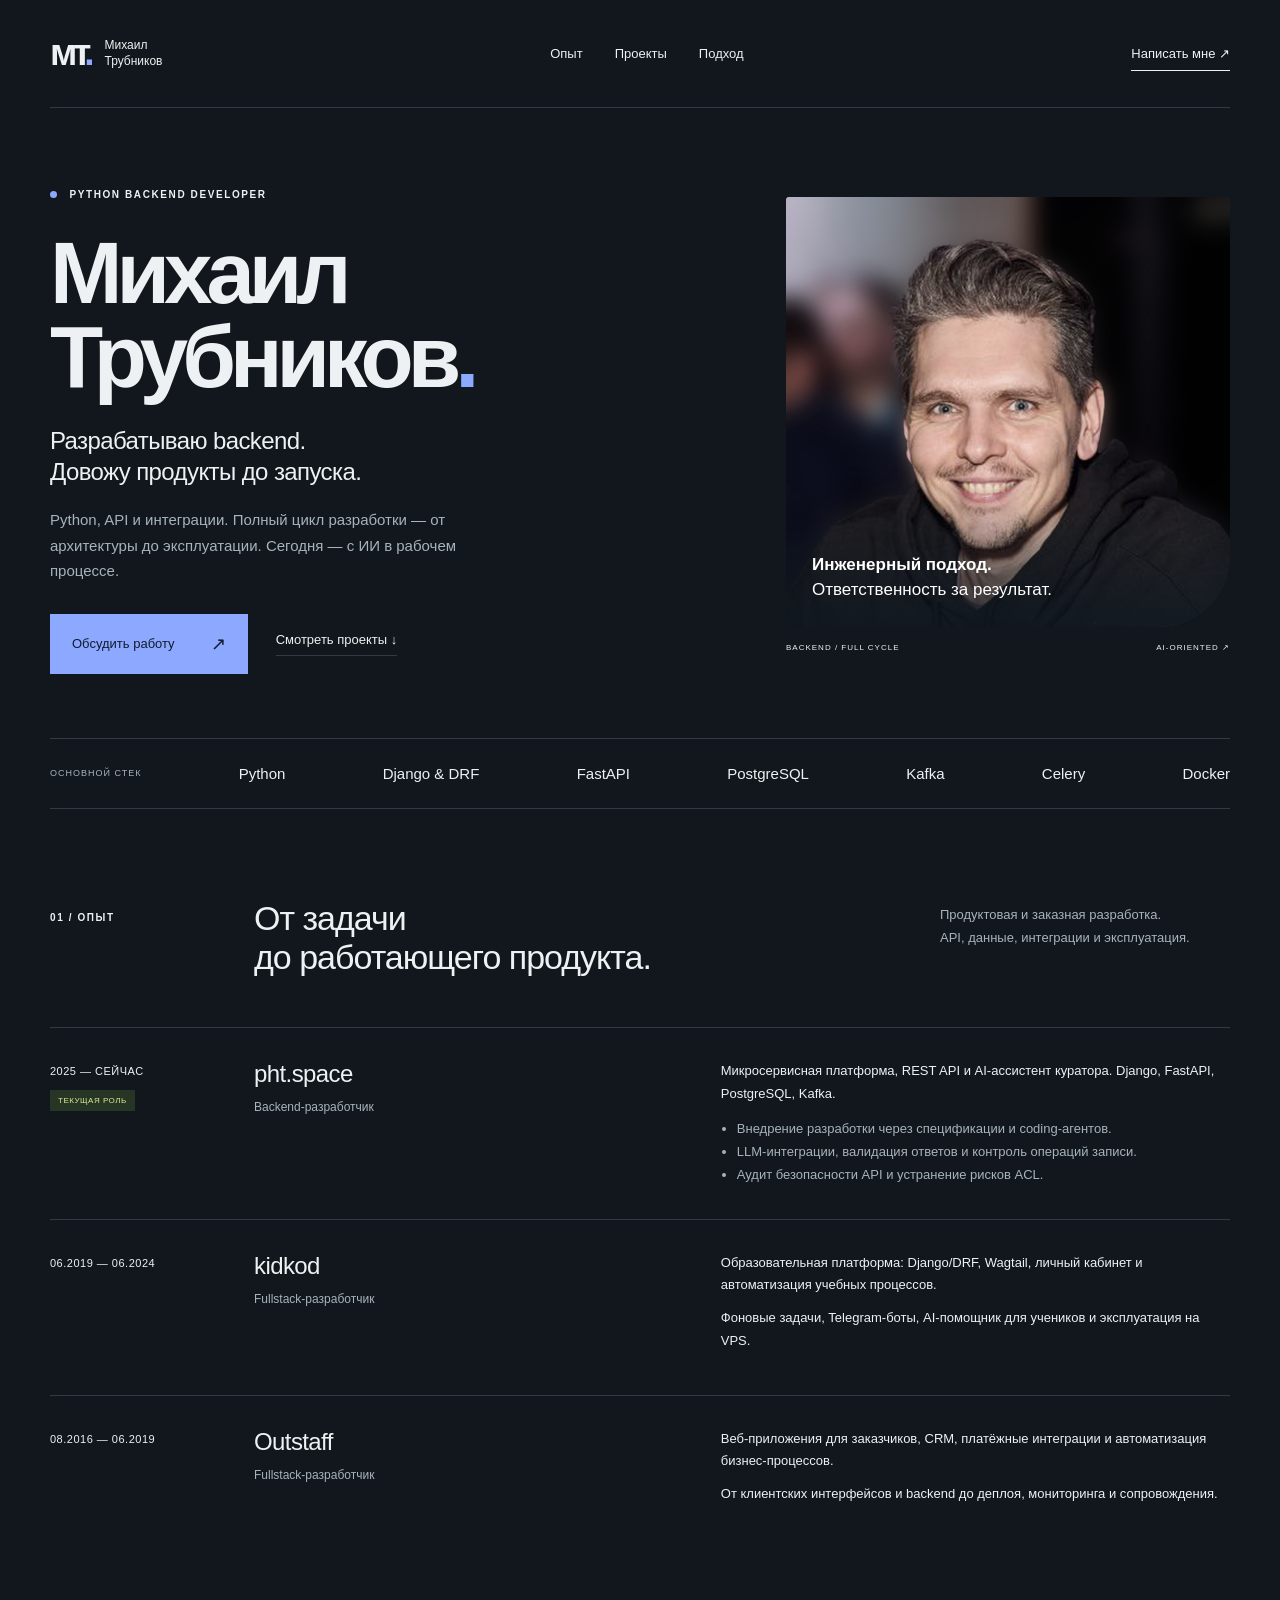
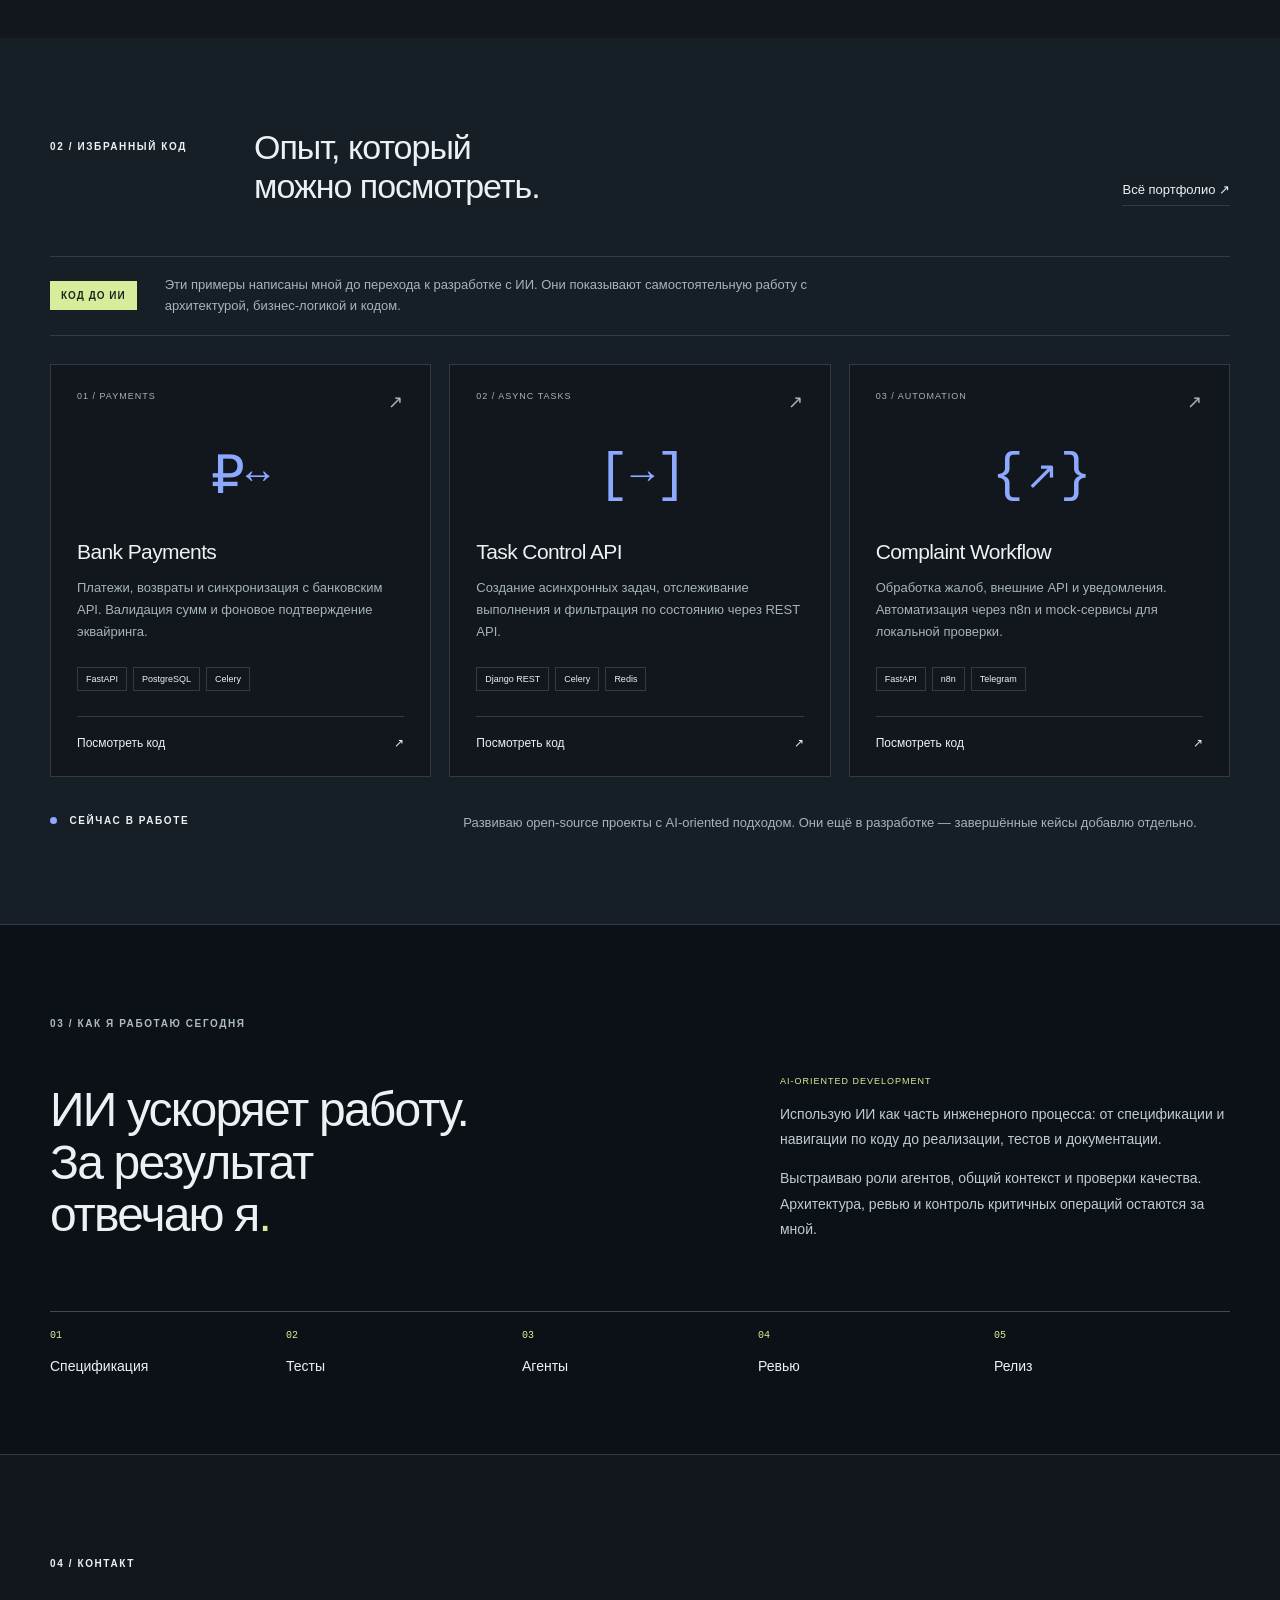
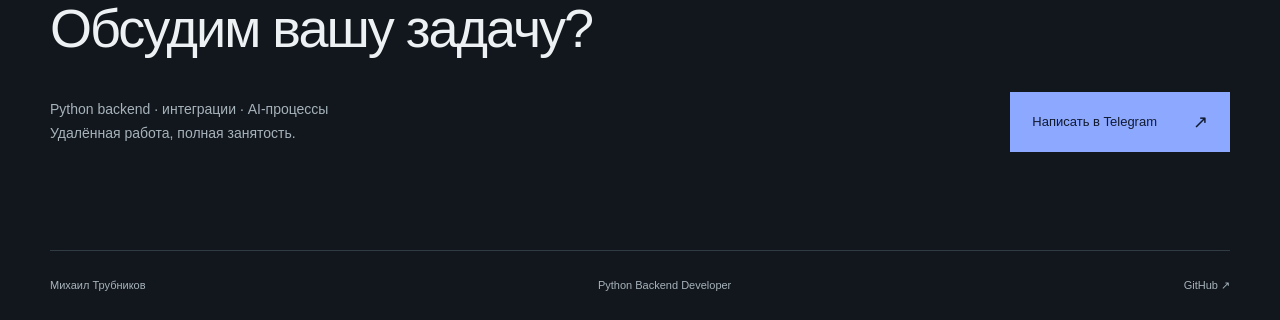
==== index.html @ 8293a42d "Publish dark personal CV website" ====
<!doctype html>
<html lang="ru">
<head>
<meta charset="utf-8">
<meta name="viewport" content="width=device-width,initial-scale=1">
<meta name="color-scheme" content="dark">
<title>Михаил Трубников — Python Backend Developer</title>
<link rel="stylesheet" href="style.css">
<meta name="description" content="Михаил Трубников — Python backend-разработчик. Django, FastAPI, PostgreSQL, Docker. Опыт, примеры кода и AI-oriented подход к разработке.">
<meta name="theme-color" content="#11171c">
<link rel="canonical" href="https://raferalston.github.io/cv/">
<meta property="og:type" content="website">
<meta property="og:locale" content="ru_RU">
<meta property="og:title" content="Михаил Трубников — Python Backend Developer">
<meta property="og:description" content="Backend, API и интеграции. Полный цикл разработки — от архитектуры до эксплуатации.">
<meta property="og:url" content="https://raferalston.github.io/cv/">
<meta property="og:image" content="https://raferalston.github.io/cv/personal_photo.jpg">
<link rel="icon" href="favicon.svg" type="image/svg+xml">
</head>
<body>
<header class="wrap">
<a class="brand" href="#">
<b>мт<span>.</span>
</b>
<span>Михаил<br>Трубников</span>
</a>
<nav aria-label="Основная навигация">
<a href="#experience">Опыт</a>
<a href="#projects">Проекты</a>
<a href="#approach">Подход</a>
</nav>
<a class="header-contact" href="https://t.me/phukettabletop">Написать мне ↗</a>
</header>
<main>
<section class="hero wrap" aria-labelledby="name">
<div class="hero-copy">
<p class="eyebrow">
<span class="dot">
</span> PYTHON BACKEND DEVELOPER</p>
<h1 id="name">Михаил<br>Трубников<span>.</span>
</h1>
<h2>Разрабатываю backend.<br>Довожу продукты до запуска.</h2>
<p class="intro">Python, API и интеграции. Полный цикл разработки — от архитектуры до эксплуатации. Сегодня — с ИИ в рабочем процессе.</p>
<div class="actions">
<a class="button" href="https://t.me/phukettabletop">Обсудить работу <span>↗</span>
</a>
<a class="text-link" href="#projects">Смотреть проекты <span>↓</span>
</a>
</div>
</div>
<aside class="portrait">
<div class="photo-frame">
<img src="personal_photo.jpg" width="1520" height="1520" alt="Михаил Трубников">
<div class="photo-label">
<span>Инженерный подход.</span>
<br>Ответственность за результат.</div>
</div>
<div class="portrait-caption">
<span>BACKEND / FULL CYCLE</span>
<span>AI-ORIENTED ↗</span>
</div>
</aside>
</section>
<div class="stack wrap" aria-label="Основные технологии">
<span>ОСНОВНОЙ СТЕК</span>
<b>Python</b>
<b>Django & DRF</b>
<b>FastAPI</b>
<b>PostgreSQL</b>
<b>Kafka</b>
<b>Celery</b>
<b>Docker</b>
</div>
<section class="section wrap" id="experience">
<div class="section-heading">
<p class="eyebrow">01 / ОПЫТ</p>
<h2>От задачи<br>до работающего продукта.</h2>
<p>Продуктовая и заказная разработка.<br>API, данные, интеграции и эксплуатация.</p>
</div>
<div class="experience">
<article>
<div class="date">2025 — СЕЙЧАС<span class="current">ТЕКУЩАЯ РОЛЬ</span>
</div>
<div>
<h3>pht.space</h3>
<p class="role">Backend-разработчик</p>
</div>
<div>
<p>Микросервисная платформа, REST API и AI-ассистент куратора. Django, FastAPI, PostgreSQL, Kafka.</p>
<ul>
<li>Внедрение разработки через спецификации и coding-агентов.</li>
<li>LLM-интеграции, валидация ответов и контроль операций записи.</li>
<li>Аудит безопасности API и устранение рисков ACL.</li>
</ul>
</div>
</article>
<article>
<div class="date">06.2019 — 06.2024</div>
<div>
<h3>kidkod</h3>
<p class="role">Fullstack-разработчик</p>
</div>
<div>
<p>Образовательная платформа: Django/DRF, Wagtail, личный кабинет и автоматизация учебных процессов.</p>
<p>Фоновые задачи, Telegram-боты, AI-помощник для учеников и эксплуатация на VPS.</p>
</div>
</article>
<article>
<div class="date">08.2016 — 06.2019</div>
<div>
<h3>Outstaff</h3>
<p class="role">Fullstack-разработчик</p>
</div>
<div>
<p>Веб-приложения для заказчиков, CRM, платёжные интеграции и автоматизация бизнес-процессов.</p>
<p>От клиентских интерфейсов и backend до деплоя, мониторинга и сопровождения.</p>
</div>
</article>
</div>
</section>
<section class="projects-section" id="projects">
<div class="wrap section">
<div class="section-heading">
<p class="eyebrow">02 / ИЗБРАННЫЙ КОД</p>
<h2>Опыт, который<br>можно посмотреть.</h2>
<a class="text-link" href="https://github.com/raferalston/portfolio">Всё портфолио ↗</a>
</div>
<div class="archive-note">
<span>КОД ДО ИИ</span>
<p>Эти примеры написаны мной до перехода к разработке с ИИ. Они показывают самостоятельную работу с архитектурой, бизнес-логикой и кодом.</p>
</div>
<div class="project-grid">
<article class="project">
<div class="project-top">
<span>01 / PAYMENTS</span>
<span>↗</span>
</div>
<div class="project-symbol" aria-hidden="true">₽<span>↔</span>
</div>
<h3>
<a href="https://github.com/raferalston/bank-payments">Bank Payments</a>
</h3>
<p>Платежи, возвраты и синхронизация с банковским API. Валидация сумм и фоновое подтверждение эквайринга.</p>
<div class="tags">
<span>FastAPI</span>
<span>PostgreSQL</span>
<span>Celery</span>
</div>
<a class="project-link" href="https://github.com/raferalston/bank-payments">Посмотреть код <span>↗</span>
</a>
</article>
<article class="project">
<div class="project-top">
<span>02 / ASYNC TASKS</span>
<span>↗</span>
</div>
<div class="project-symbol" aria-hidden="true">[<span>→</span>]</div>
<h3>
<a href="https://github.com/raferalston/tasks-app">Task Control API</a>
</h3>
<p>Создание асинхронных задач, отслеживание выполнения и фильтрация по состоянию через REST API.</p>
<div class="tags">
<span>Django REST</span>
<span>Celery</span>
<span>Redis</span>
</div>
<a class="project-link" href="https://github.com/raferalston/tasks-app">Посмотреть код <span>↗</span>
</a>
</article>
<article class="project">
<div class="project-top">
<span>03 / AUTOMATION</span>
<span>↗</span>
</div>
<div class="project-symbol" aria-hidden="true">{<span>↗</span>}</div>
<h3>
<a href="https://github.com/raferalston/complaint_service">Complaint Workflow</a>
</h3>
<p>Обработка жалоб, внешние API и уведомления. Автоматизация через n8n и mock-сервисы для локальной проверки.</p>
<div class="tags">
<span>FastAPI</span>
<span>n8n</span>
<span>Telegram</span>
</div>
<a class="project-link" href="https://github.com/raferalston/complaint_service">Посмотреть код <span>↗</span>
</a>
</article>
</div>
<div class="in-progress">
<span class="eyebrow">
<span class="dot">
</span> СЕЙЧАС В РАБОТЕ</span>
<p>Развиваю open-source проекты с AI-oriented подходом. Они ещё в разработке — завершённые кейсы добавлю отдельно.</p>
</div>
</div>
</section>
<section class="approach" id="approach">
<div class="wrap section">
<p class="eyebrow">03 / КАК Я РАБОТАЮ СЕГОДНЯ</p>
<div class="approach-heading">
<h2>ИИ ускоряет работу.<br>За результат<br>отвечаю я<span>.</span>
</h2>
<div>
<span class="approach-badge">AI-ORIENTED DEVELOPMENT</span>
<p>Использую ИИ как часть инженерного процесса: от спецификации и навигации по коду до реализации, тестов и документации.</p>
<p>Выстраиваю роли агентов, общий контекст и проверки качества. Архитектура, ревью и контроль критичных операций остаются за мной.</p>
</div>
</div>
<ol class="workflow">
<li>
<span>01</span>Спецификация</li>
<li>
<span>02</span>Тесты</li>
<li>
<span>03</span>Агенты</li>
<li>
<span>04</span>Ревью</li>
<li>
<span>05</span>Релиз</li>
</ol>
</div>
</section>
<section class="contact wrap section">
<p class="eyebrow">04 / КОНТАКТ</p>
<h2>Обсудим вашу задачу?</h2>
<div>
<p>Python backend · интеграции · AI-процессы<br>Удалённая работа, полная занятость.</p>
<a class="button" href="https://t.me/phukettabletop">Написать в Telegram <span>↗</span>
</a>
</div>
</section>
</main>
<footer class="wrap">
<span>Михаил Трубников</span>
<span>Python Backend Developer</span>
<a href="https://github.com/raferalston">GitHub ↗</a>
</footer>
</body>
</html>
---- style.css ----
:root{--paper:#11171c;
  --ink:#edf1f3;
  --muted:#a7b3bb;
  --blue:#8da8ff;
  --line:#303b44;
  --lime:#d8ed9b}
*{box-sizing:border-box}
html{scroll-behavior:smooth;
  scroll-padding-top:24px}
body{margin:0;
  background:var(--paper);
  color:var(--ink);
  font-family:Arial,Helvetica,sans-serif;
  -webkit-font-smoothing:antialiased}
a{color:inherit;
  text-decoration:none}
a:focus-visible{outline:3px solid var(--blue);
  outline-offset:6px}
a:hover{color:var(--blue)}
.wrap{width:min(1180px,calc(100% - 96px));
  margin:auto}
header{height:108px;
  display:flex;
  align-items:center;
  justify-content:space-between;
  border-bottom:1px solid var(--line)}
.brand{display:flex;
  gap:14px;
  align-items:center;
  font-size:12px;
  line-height:1.3}
.brand b{font-size:37px;
  letter-spacing:-4px}
.brand b span,h1>span{color:var(--blue)}
nav{display:flex;
  gap:32px;
  font-size:13px}
.header-contact{font-size:13px;
  border-bottom:1px solid;
  padding:9px 0}
.hero{display:grid;
  grid-template-columns:1.5fr 1fr;
  gap:70px;
  padding-top:68px;
  padding-bottom:64px;
  align-items:center}
.eyebrow{font-size:10px;
  letter-spacing:1.6px;
  font-weight:700;
  line-height:1.7}
.dot{display:inline-block;
  width:7px;
  height:7px;
  background:var(--blue);
  border-radius:50%;
  margin-right:8px}
h1{font-size:clamp(58px,6.8vw,94px);
  letter-spacing:-6px;
  line-height:.97;
  margin:28px 0 25px;
  font-weight:600}
.hero h2{font-size:24px;
  font-weight:500;
  line-height:1.3;
  letter-spacing:-.6px;
  margin:0 0 20px}
.intro{max-width:425px;
  font-size:15px;
  line-height:1.7;
  color:var(--muted)}
.actions{display:flex;
  align-items:center;
  gap:28px;
  margin-top:30px}
.button{display:inline-flex;
  gap:36px;
  align-items:center;
  background:var(--blue);
  color:#111b30;
  padding:19px 22px;
  font-size:13px}
.button:hover{color:#111b30;
  background:#adc0ff}
.button span{font-size:18px}
.text-link{font-size:13px;
  border-bottom:1px solid var(--line);
  padding-bottom:8px}
.photo-frame{height:430px;
  position:relative;
  overflow:hidden;
  background:#202a33;
  border-radius:3px 3px 72px 3px}
.photo-frame img{width:100%;
  height:100%;
  object-fit:cover;
  object-position:center 30%;
  filter:saturate(.65)}
.photo-label{position:absolute;
  bottom:0;
  left:0;
  right:0;
  padding:50px 26px 25px;
  background:linear-gradient(transparent,rgba(15,24,32,.85));
  color:white;
  font-size:17px;
  line-height:1.45}
.photo-label span{font-weight:bold}
.portrait-caption{display:flex;
  justify-content:space-between;
  margin-top:16px;
  font-size:8px;
  letter-spacing:1px}
.stack{display:flex;
  justify-content:space-between;
  gap:16px;
  align-items:center;
  border-block:1px solid var(--line);
  padding-block:26px}
.stack>span{font-size:9px;
  letter-spacing:1px;
  color:var(--muted)}
.stack b{font-size:15px;
  font-weight:500}
.section{padding-top:90px;
  padding-bottom:90px}
.section-heading{display:grid;
  grid-template-columns:180px 1fr 290px;
  align-items:start;
  gap:24px;
  margin-bottom:50px}
.section-heading h2{font-size:34px;
  line-height:1.15;
  letter-spacing:-1px;
  font-weight:500;
  margin:0}
.section-heading>p:last-child{font-size:13px;
  line-height:1.8;
  color:var(--muted);
  margin:4px 0}
.section-heading>.text-link{justify-self:end;
  align-self:end}
.experience article{display:grid;
  grid-template-columns:180px 1fr 1.15fr;
  gap:24px;
  border-top:1px solid var(--line);
  padding:32px 0}
.date{font-size:11px;
  letter-spacing:.5px;
  padding-top:5px}
.current{display:block;
  background:#263524;
  width:max-content;
  padding:6px 8px;
  margin-top:13px;
  font-size:8px;
  color:#d8ed9b}
.experience h3{font-size:24px;
  margin:0;
  font-weight:500;
  letter-spacing:-.6px}
.role{font-size:12px;
  color:var(--muted)}
.experience article>div:last-child{font-size:13px;
  line-height:1.75}
.experience article>div:last-child p{margin:0 0 10px}
.experience ul{padding-left:16px;
  margin-bottom:0;
  color:var(--muted)}
.projects-section{background:#171f26}
.archive-note{display:flex;
  gap:28px;
  align-items:center;
  border-block:1px solid var(--line);
  padding:18px 0;
  margin-bottom:28px}
.archive-note>span{font-size:10px;
  font-weight:700;
  letter-spacing:1px;
  white-space:nowrap;
  background:var(--lime);
  color:#1c2b22;
  padding:9px 11px}
.archive-note p{font-size:13px;
  line-height:1.6;
  max-width:700px;
  margin:0;
  color:var(--muted)}
.project-grid{display:grid;
  grid-template-columns:repeat(3,1fr);
  gap:18px}
.project{background:var(--paper);
  padding:26px;
  display:flex;
  flex-direction:column;
  border:1px solid var(--line)}
.project-top{display:flex;
  justify-content:space-between;
  font-size:9px;
  letter-spacing:1px;
  color:var(--muted)}
.project-top>span:last-child{font-size:18px}
.project-symbol{font-family:monospace;
  font-size:53px;
  height:127px;
  display:flex;
  align-items:center;
  justify-content:center;
  letter-spacing:-5px;
  color:var(--blue)}
.project-symbol span{font-size:40px;
  margin:0 6px}
.project h3{font-size:21px;
  letter-spacing:-.6px;
  margin:0 0 13px;
  font-weight:500}
.project p{font-size:13px;
  line-height:1.7;
  color:var(--muted);
  margin:0 0 24px;
  flex:1}
.tags{display:flex;
  gap:6px;
  flex-wrap:wrap}
.tags span{font-size:9px;
  padding:6px 8px;
  border:1px solid var(--line)}
.project-link{display:flex;
  justify-content:space-between;
  margin-top:25px;
  border-top:1px solid var(--line);
  padding-top:19px;
  font-size:12px}
.in-progress{display:grid;
  grid-template-columns:1fr 2fr;
  gap:30px;
  padding-top:35px}
.in-progress p{font-size:13px;
  line-height:1.7;
  color:var(--muted);
  margin:0}
.approach{background:#0b1117;
  color:var(--ink);
  border-block:1px solid var(--line)}
.approach>.section{padding-block:80px}
.approach .eyebrow{color:#aebbc2}
.approach-heading{display:grid;
  grid-template-columns:1.4fr 1fr;
  gap:100px;
  align-items:center;
  margin-top:38px}
.approach h2{font-size:48px;
  line-height:1.1;
  font-weight:500;
  letter-spacing:-1.8px;
  margin:0}
.approach h2 span{color:var(--lime)}
.approach-badge{color:var(--lime);
  font-size:9px;
  letter-spacing:1px}
.approach-heading p{font-size:14px;
  line-height:1.8;
  color:#c0cbd0}
.workflow{display:grid;
  grid-template-columns:repeat(5,1fr);
  padding:0;
  list-style:none;
  margin:55px 0 0}
.workflow li{border-top:1px solid #3d4b55;
  padding:18px 8px 0 0;
  font-size:14px}
.workflow li span{display:block;
  color:var(--lime);
  font-family:monospace;
  font-size:10px;
  margin-bottom:17px}
.contact h2{font-size:54px;
  letter-spacing:-2px;
  font-weight:500;
  margin:25px 0}
.contact>div{display:flex;
  justify-content:space-between;
  align-items:center}
.contact p:not(.eyebrow){font-size:14px;
  line-height:1.7;
  color:var(--muted)}
footer{display:flex;
  justify-content:space-between;
  border-top:1px solid var(--line);
  padding-block:28px;
  font-size:11px;
  color:var(--muted)}
@media(min-width:1500px){.hero{padding-block:84px}
}
@media(max-width:1000px){.wrap{width:calc(100% - 48px)}
.hero{gap:35px}
.photo-frame{height:385px}
h1{letter-spacing:-4px}
.section-heading{grid-template-columns:130px 1fr}
.section-heading>p:last-child,.section-heading>.text-link{grid-column:2;
  justify-self:start}
.experience article{grid-template-columns:130px .8fr 1fr}
.actions{gap:15px}
.button{gap:16px}
.project{padding:20px}
.approach-heading{gap:40px}
.approach h2{font-size:40px}
}
@media(max-width:680px){.wrap{width:calc(100% - 40px)}
header{height:85px}
.brand b{font-size:33px}
.brand>span{display:none}
nav{gap:18px;
  font-size:12px}
.header-contact{display:none}
.hero{grid-template-columns:1fr;
  padding-top:35px;
  padding-bottom:38px;
  gap:32px}
h1{font-size:66px;
  letter-spacing:-4px;
  margin:24px 0}
.hero h2{font-size:22px}
.intro{font-size:14px}
.actions{gap:22px}
.button{padding:16px;
  font-size:12px;
  gap:18px}
.text-link{font-size:12px}
.photo-frame{height:330px;
  border-bottom-right-radius:60px}
.photo-frame img{object-position:center 35%}
.photo-label{font-size:16px}
.portrait-caption{font-size:8px}
.stack{justify-content:flex-start;
  flex-wrap:wrap;
  gap:17px 23px;
  padding-block:21px}
.stack>span{width:100%}
.stack b{font-size:13px}
.section{padding-block:55px}
.section-heading{display:block;
  margin-bottom:30px}
.section-heading h2{font-size:29px;
  margin:14px 0}
.section-heading>p:last-child{margin-top:16px}
.section-heading>.text-link{display:inline-block;
  margin-top:8px}
.experience article{grid-template-columns:1fr;
  gap:14px;
  padding:25px 0}
.date{display:flex;
  align-items:center;
  gap:16px;
  font-size:10px}
.current{margin:0;
  font-size:7px}
.experience h3{font-size:24px}
.role{margin-bottom:0}
.experience article>div:last-child{font-size:13px}
.archive-note{align-items:start;
  gap:14px;
  flex-direction:column}
.archive-note p{font-size:12px}
.project-grid{grid-template-columns:1fr;
  gap:16px}
.project{padding:25px}
.project-symbol{height:100px}
.project h3{font-size:24px}
.project p{font-size:14px}
.in-progress{grid-template-columns:1fr;
  gap:14px;
  padding-top:30px}
.approach>.section{padding-block:55px}
.approach-heading{grid-template-columns:1fr;
  gap:30px;
  margin-top:28px}
.approach h2{font-size:38px;
  letter-spacing:-1.3px}
.workflow{grid-template-columns:1fr;
  margin-top:30px}
.workflow li{padding:15px 0;
  display:flex;
  gap:24px;
  align-items:center}
.workflow li span{margin:0}
.contact h2{font-size:39px;
  letter-spacing:-1px}
.contact>div{align-items:start;
  gap:18px;
  flex-direction:column}
footer{font-size:10px;
  gap:15px;
  flex-wrap:wrap}
footer>span:nth-child(2){display:none}
}
@media(prefers-reduced-motion:reduce){html{scroll-behavior:auto}
}


::selection{background:#8da8ff;
  color:#111b30}
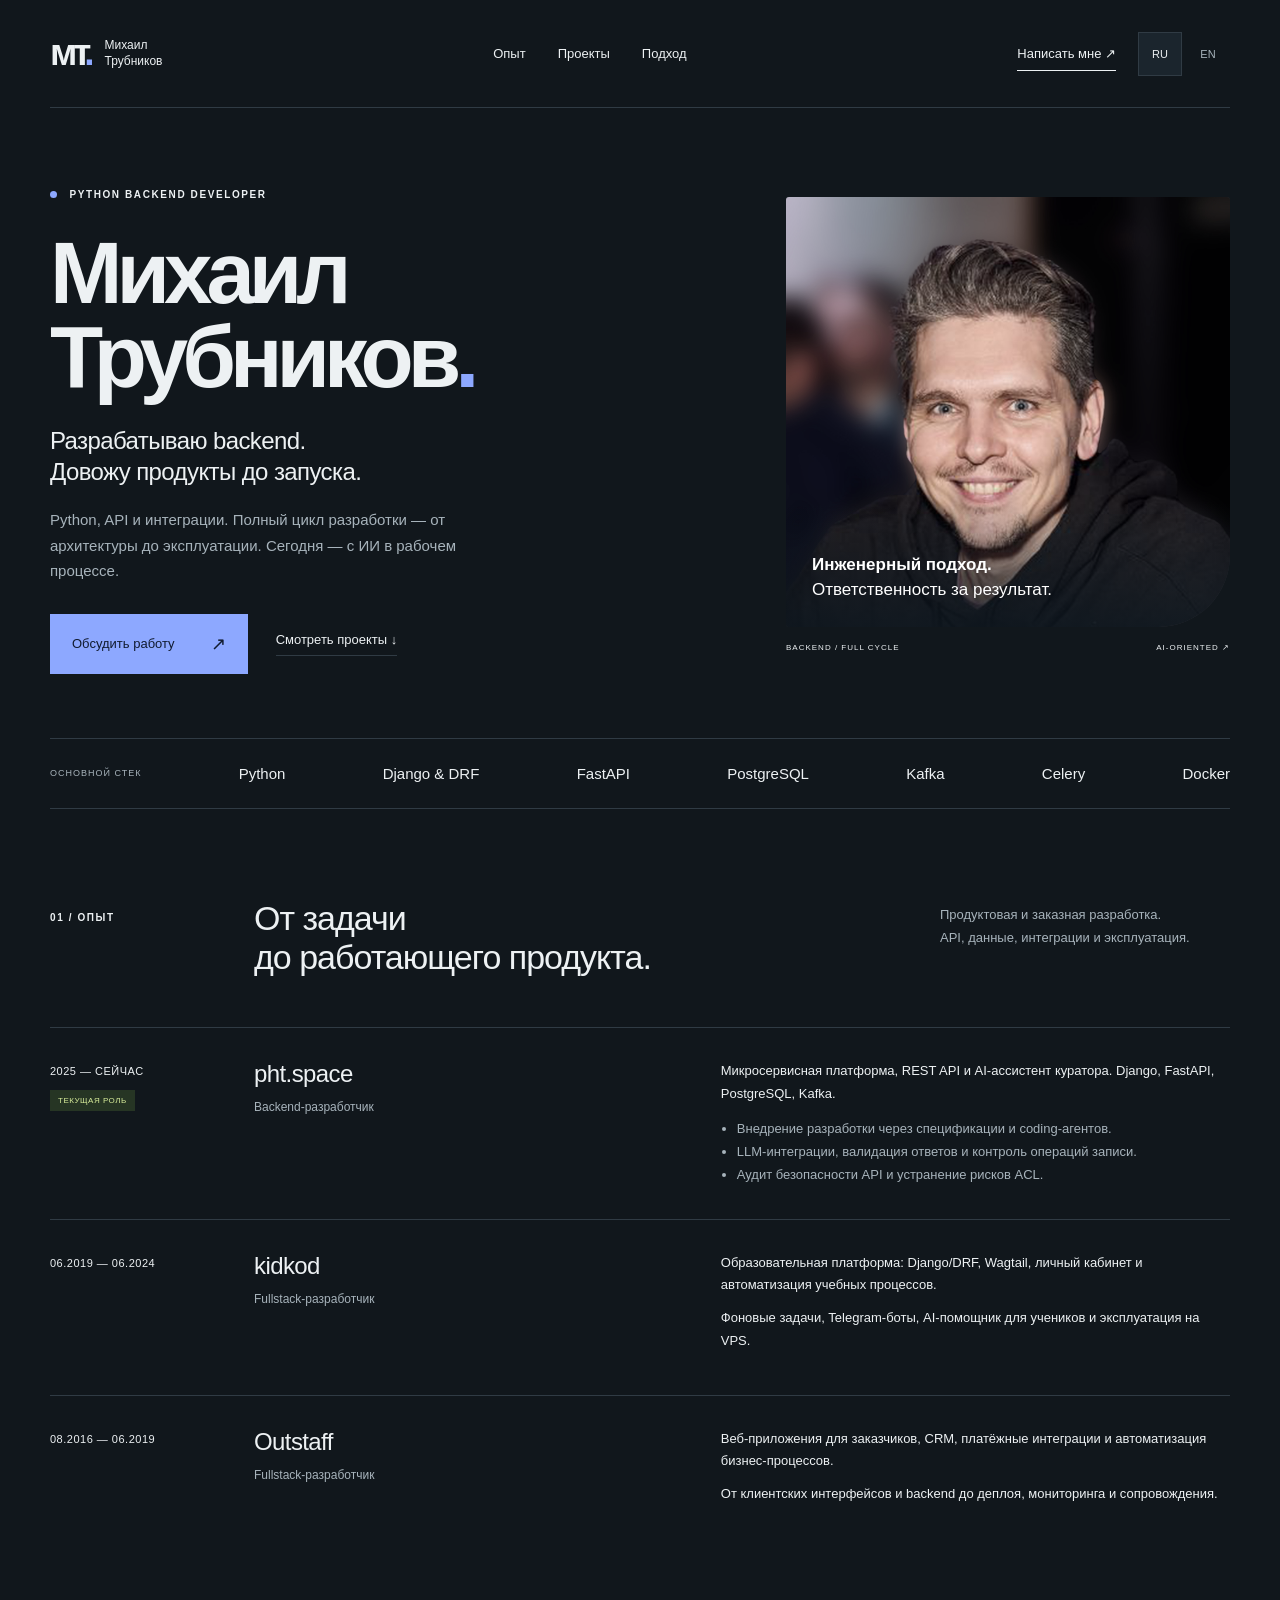
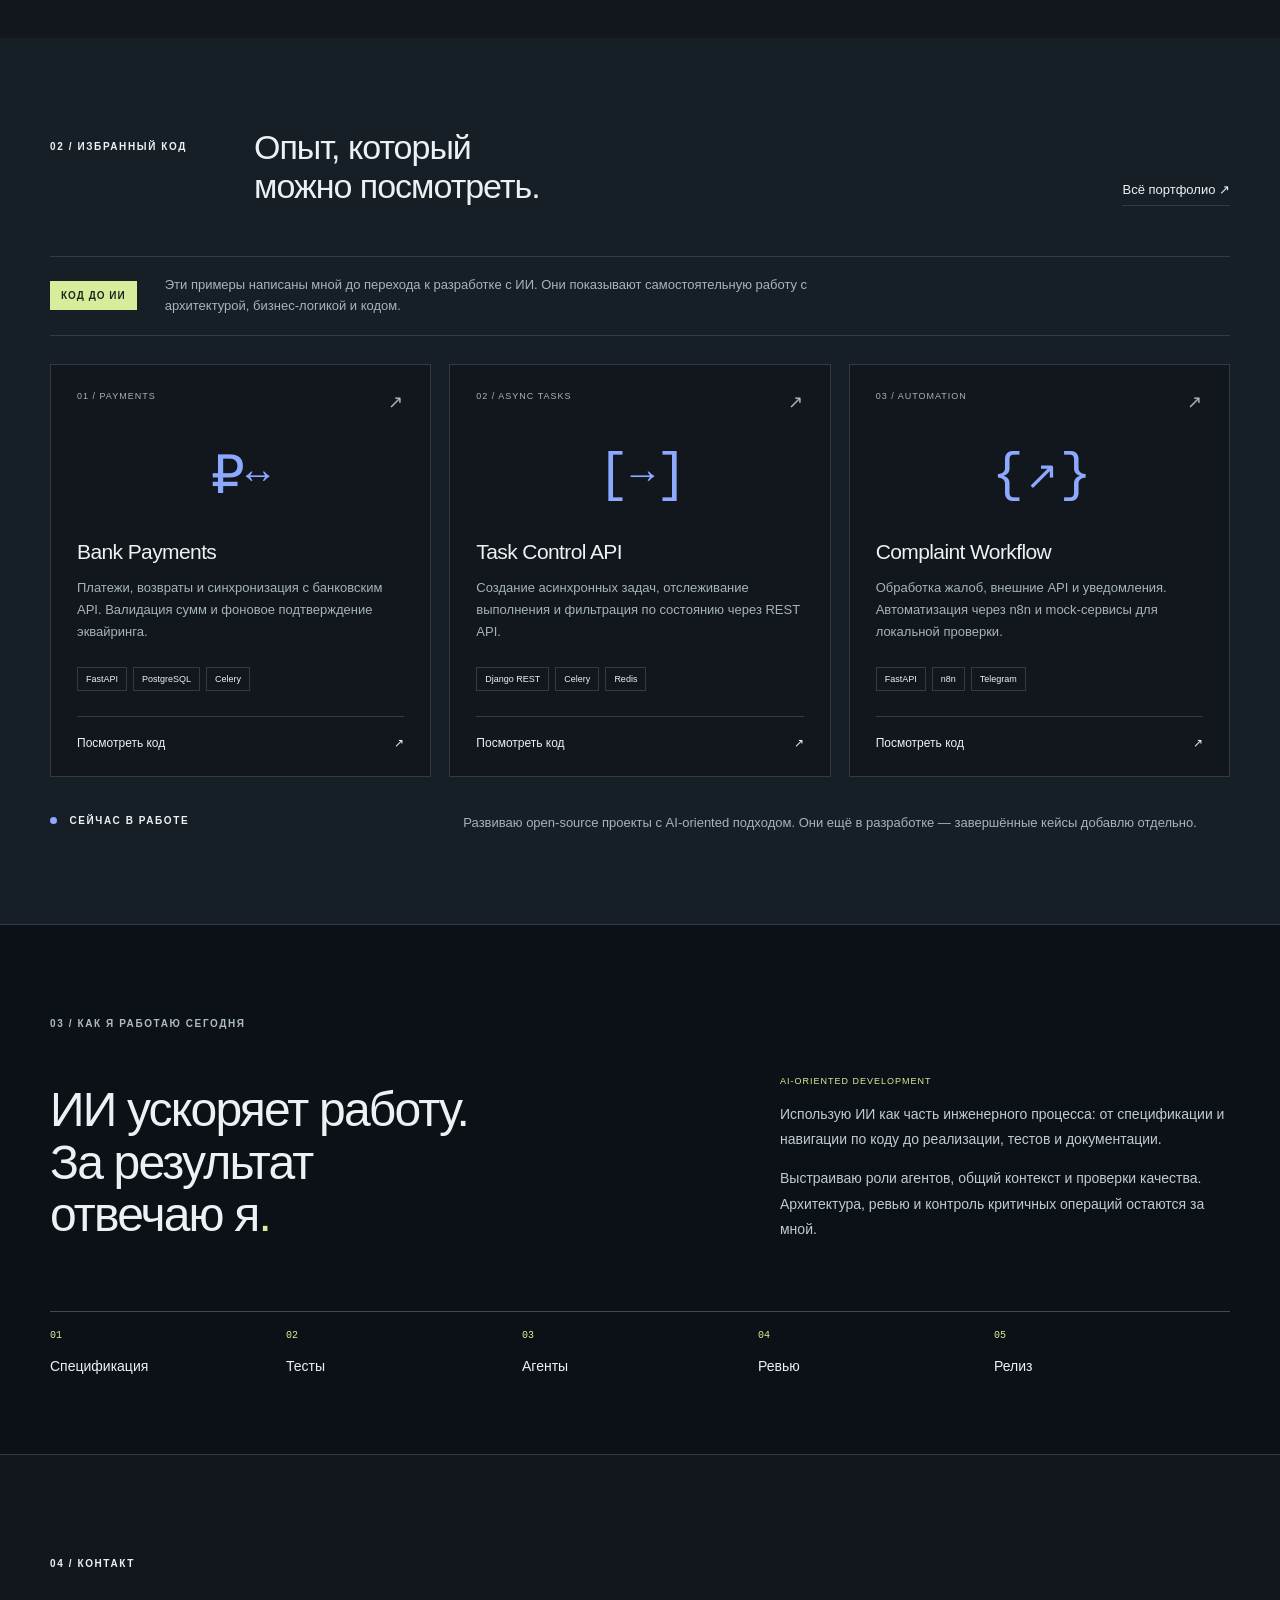
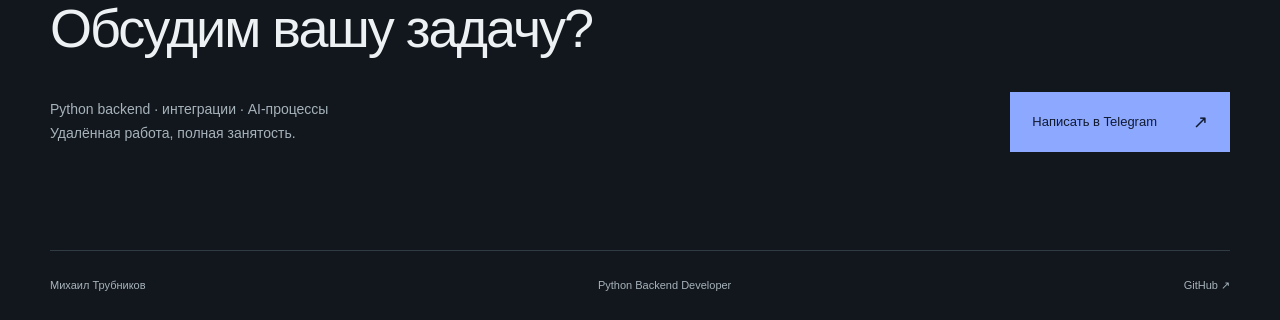
==== commit b112b322: "Add Russian and English CV pages" ====
--- a/index.html
+++ b/index.html
@@ -5,16 +5,20 @@
 <meta name="viewport" content="width=device-width,initial-scale=1">
 <meta name="color-scheme" content="dark">
 <title>Михаил Трубников — Python Backend Developer</title>
-<link rel="stylesheet" href="style.css">
+<link rel="stylesheet" href="style.css?v=2">
 <meta name="description" content="Михаил Трубников — Python backend-разработчик. Django, FastAPI, PostgreSQL, Docker. Опыт, примеры кода и AI-oriented подход к разработке.">
 <meta name="theme-color" content="#11171c">
-<link rel="canonical" href="https://raferalston.github.io/cv/">
+<link rel="canonical" href="https://raferalston.github.io/cv/ru/">
 <meta property="og:type" content="website">
 <meta property="og:locale" content="ru_RU">
+<meta property="og:locale:alternate" content="en_US">
 <meta property="og:title" content="Михаил Трубников — Python Backend Developer">
 <meta property="og:description" content="Backend, API и интеграции. Полный цикл разработки — от архитектуры до эксплуатации.">
-<meta property="og:url" content="https://raferalston.github.io/cv/">
+<meta property="og:url" content="https://raferalston.github.io/cv/ru/">
 <meta property="og:image" content="https://raferalston.github.io/cv/personal_photo.jpg">
+<link rel="alternate" hreflang="ru" href="https://raferalston.github.io/cv/ru/">
+<link rel="alternate" hreflang="en" href="https://raferalston.github.io/cv/en/">
+<link rel="alternate" hreflang="x-default" href="https://raferalston.github.io/cv/">
 <link rel="icon" href="favicon.svg" type="image/svg+xml">
 </head>
 <body>
@@ -29,7 +33,13 @@
 <a href="#projects">Проекты</a>
 <a href="#approach">Подход</a>
 </nav>
+<div class="header-actions">
 <a class="header-contact" href="https://t.me/phukettabletop">Написать мне ↗</a>
+<nav class="language-switch" aria-label="Выбор языка">
+<a href="ru/" hreflang="ru" lang="ru" aria-current="page">RU</a>
+<a href="en/" hreflang="en" lang="en">EN</a>
+</nav>
+</div>
 </header>
 <main>
 <section class="hero wrap" aria-labelledby="name">
--- a/style.css
+++ b/style.css
@@ -24,6 +24,23 @@
   align-items:center;
   justify-content:space-between;
   border-bottom:1px solid var(--line)}
+.header-actions{display:flex;
+  align-items:center;
+  gap:22px}
+.language-switch{display:flex;
+  align-items:center;
+  gap:4px;
+  font-size:11px}
+.language-switch a{min-width:44px;
+  min-height:44px;
+  display:inline-flex;
+  align-items:center;
+  justify-content:center;
+  border:1px solid transparent;
+  color:var(--muted)}
+.language-switch a[aria-current="page"]{color:var(--ink);
+  border-color:var(--line);
+  background:#1b252d}
 .brand{display:flex;
   gap:14px;
   align-items:center;
@@ -306,7 +323,24 @@
 .approach h2{font-size:40px}
 }
 @media(max-width:680px){.wrap{width:calc(100% - 40px)}
-header{height:85px}
+header{height:auto;
+  min-height:85px;
+  padding-block:10px;
+  flex-wrap:wrap;
+  row-gap:8px}
+header>.brand{order:1}
+.header-actions{order:2;
+  margin-left:auto;
+  gap:8px}
+header>nav:not(.language-switch){order:3;
+  width:100%;
+  justify-content:space-between;
+  gap:8px;
+  font-size:12px;
+  padding-bottom:3px}
+.language-switch{gap:2px}
+.language-switch a{min-width:44px;
+  min-height:44px}
 .brand b{font-size:33px}
 .brand>span{display:none}
 nav{gap:18px;
@@ -316,7 +350,7 @@
   padding-top:35px;
   padding-bottom:38px;
   gap:32px}
-h1{font-size:66px;
+h1{font-size:clamp(52px,16vw,66px);
   letter-spacing:-4px;
   margin:24px 0}
 .hero h2{font-size:22px}
